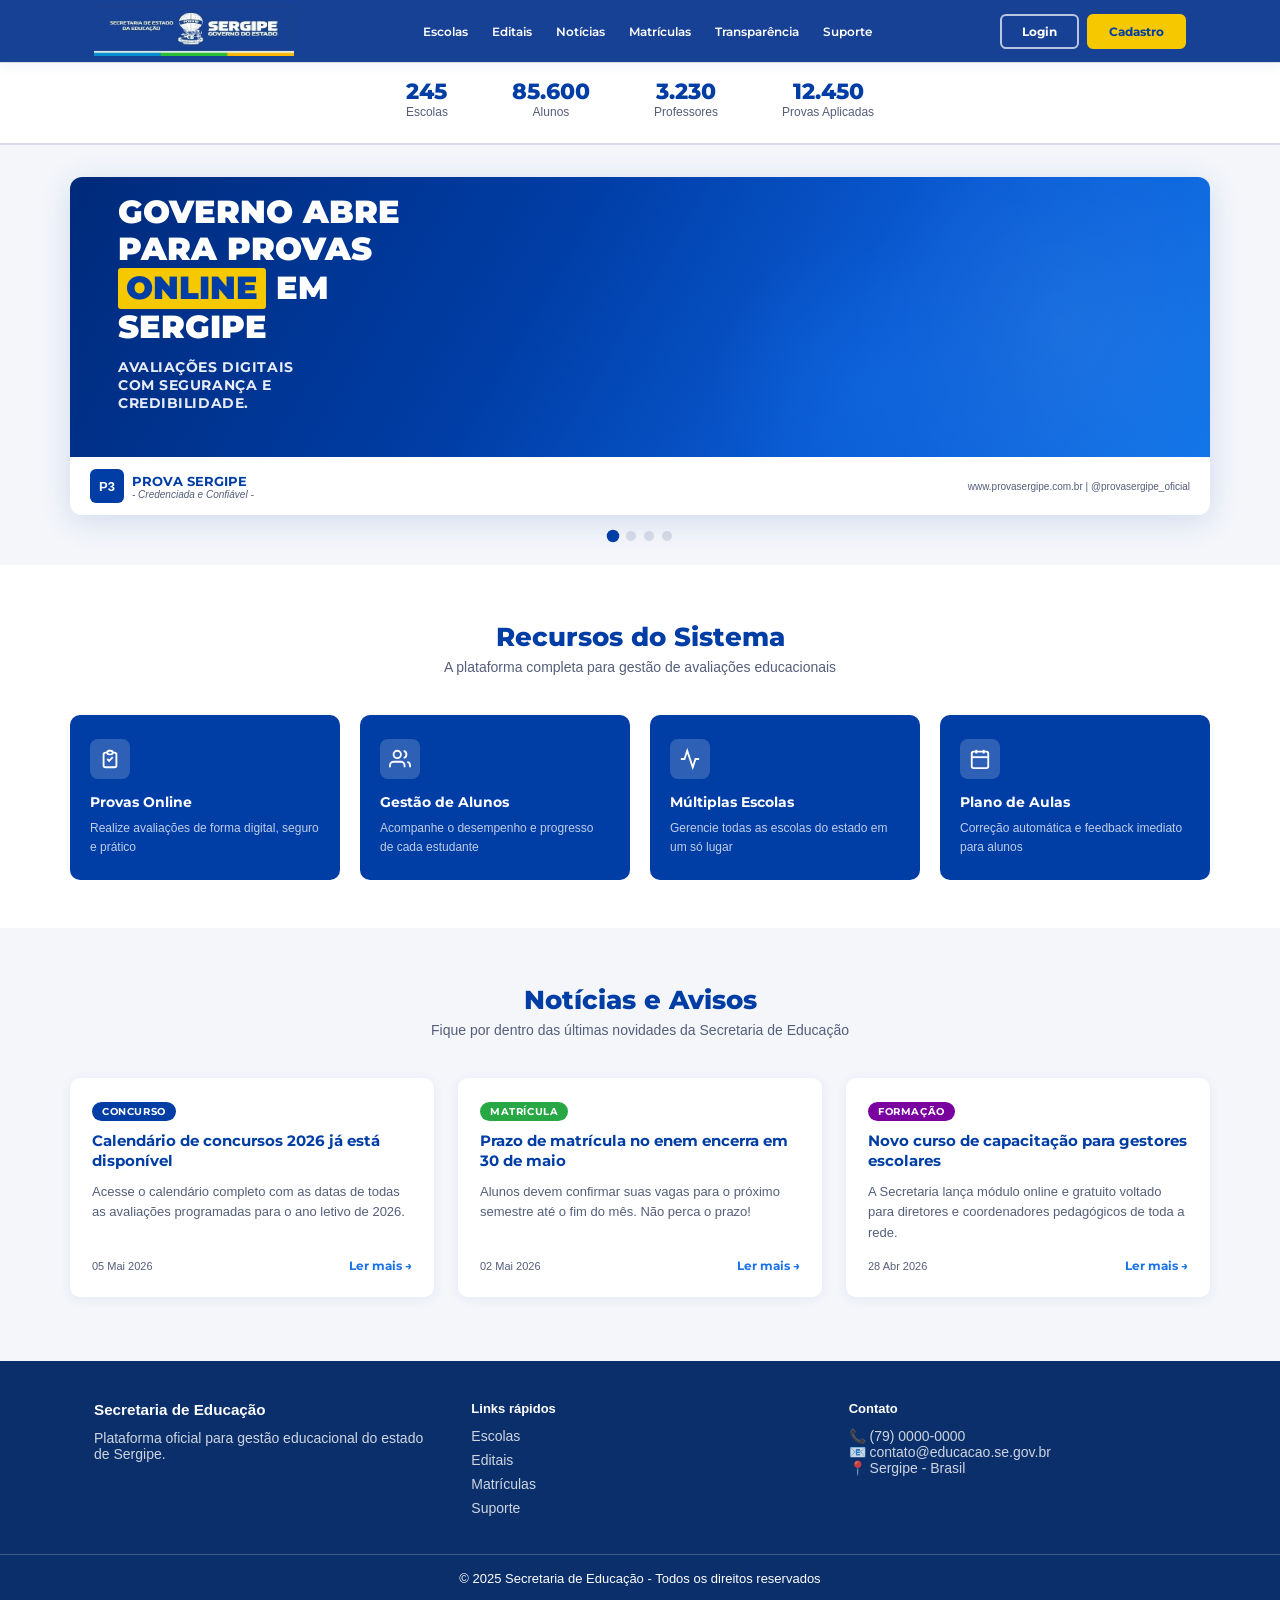
==== src/main/resources/static/index.html @ 1290f72e "criando o sistema e organizando pastas" ====
<!DOCTYPE html>
<html lang="pt-BR">
<head>
    <meta charset="UTF-8">
    <meta name="viewport" content="width=device-width, initial-scale=1.0">
    <title>Secretaria de Educação - Sergipe</title>
    <!-- Google Fonts -->
    <link href="https://fonts.googleapis.com/css2?family=Montserrat:wght@400;500;600;700;800;900&family=Open+Sans:wght@400;500;600&display=swap" rel="stylesheet">
    <!-- Boxicons (opcional) -->
    <link rel="stylesheet" href="https://unpkg.com/boxicons@2.1.4/css/boxicons.min.css">
    <!-- CSS Global + Landing -->
    <link rel="stylesheet" href="/src/main/resources/static/css/global.css">
    <link rel="stylesheet" href="/src/main/resources/static/css/landing.css">
</head>
<body>

    <!-- NAVBAR -->
    <header>
        <nav>
            <a href="/" class="logo-wrap">
                <img src="/src/main/resources/static/img/logo.jpeg" width="200" alt="Logo Secretaria de Educação">
            </a>
            <ul>
                <li><a href="#">Escolas</a></li>
                <li><a href="#">Editais</a></li>
                <li><a href="#noticia">Notícias</a></li>
                <li><a href="#">Matrículas</a></li>
                <li><a href="#">Transparência</a></li>
                <li><a href="#">Suporte</a></li>
            </ul>
            <div class="nav-actions">
                <a href="/src/main/resources/static/login.html" class="btn-login">Login</a>
                <a href="/src/main/resources/static/cadastro.html" class="btn-register">Cadastro</a>
            </div>
        </nav>
    </header>

    <!-- STATS BAR -->
    <div class="stats-bar">
        <div class="stats-inner">
            <div class="stat-item"><span class="stat-number">245</span><div class="stat-label">Escolas</div></div>
            <div class="stat-item"><span class="stat-number">85.600</span><div class="stat-label">Alunos</div></div>
            <div class="stat-item"><span class="stat-number">3.230</span><div class="stat-label">Professores</div></div>
            <div class="stat-item"><span class="stat-number">12.450</span><div class="stat-label">Provas Aplicadas</div></div>
        </div>
    </div>

    <!-- HERO CAROUSEL -->
    <section class="hero-section">
        <div class="hero-inner">
            <div class="carousel-wrapper">
                <!-- Slide 1 -->
                <div class="slide active">
                    <div class="slide-bg">
                        <div class="slide-content">
                            <div class="slide-title">GOVERNO ABRE<br>PARA PROVAS<br><span class="highlight">ONLINE</span> EM<br>SERGIPE</div>
                            <div class="slide-sub">AVALIAÇÕES DIGITAIS<br>COM SEGURANÇA E<br>CREDIBILIDADE.</div>
                        </div>
                    </div>
                    <div class="slide-footer">
                        <div class="slide-brand"><div class="slide-brand-icon">P3</div><div><div class="slide-brand-text">PROVA SERGIPE</div><div class="slide-brand-sub">- Credenciada e Confiável -</div></div></div>
                        <div class="slide-url">www.provasergipe.com.br | @provasergipe_oficial</div>
                    </div>
                </div>
                <!-- Slide 2 -->
                <div class="slide">
                    <div class="slide-bg" style="background: linear-gradient(120deg, #004A2F 0%, #006B44 50%, #008A58 100%);">
                        <div class="slide-content">
                            <div class="slide-title">NOVAS<br>MATRÍCULAS<br><span class="highlight">2025</span><br>ABERTAS</div>
                            <div class="slide-sub">GARANTA SUA<br>VAGA NA ESCOLA<br>MAIS PRÓXIMA.</div>
                        </div>
                    </div>
                    <div class="slide-footer">
                        <div class="slide-brand"><div class="slide-brand-icon" style="background: #00B34D;">SE</div><div><div class="slide-brand-text">MATRÍCULA DIGITAL</div><div class="slide-brand-sub">- Rápido e Simples -</div></div></div>
                        <a href="#" class="btn-cta">MATRICULE-SE AGORA!</a>
                        <div class="slide-url">matriculas.se.gov.br</div>
                    </div>
                </div>
                <!-- Slide 3 -->
                <div class="slide">
                    <div class="slide-bg" style="background: linear-gradient(120deg, #5A0070 0%, #7B00A0 50%, #9B10C0 100%);">
                        <div class="slide-content">
                            <div class="slide-title">FORMAÇÃO<br>CONTINUADA<br>DE <span class="highlight">PROFESSORES</span></div>
                            <div class="slide-sub">CAPACITAÇÃO<br>GRATUITA PARA<br>DOCENTES DA REDE.</div>
                        </div>
                    </div>
                    <div class="slide-footer">
                        <div class="slide-brand"><div class="slide-brand-icon" style="background: #7B00A0;">FC</div><div><div class="slide-brand-text">FORMAÇÃO SERGIPE</div><div class="slide-brand-sub">- Educação de Excelência -</div></div></div>
                        <a href="#" class="btn-cta">SAIBA MAIS!</a>
                        <div class="slide-url">formacao.se.gov.br</div>
                    </div>
                </div>
                <!-- Slide 4 -->
                <div class="slide">
                    <div class="slide-bg" style="background: linear-gradient(120deg, #8B2500 0%, #C03000 50%, #E04010 100%);">
                        <div class="slide-content">
                            <div class="slide-title">EDITAL DE<br>SELEÇÃO <span class="highlight">2025</span><br>PROFESSOR</div>
                            <div class="slide-sub">INSCRIÇÕES<br>ABERTAS PARA<br>TODA A REDE.</div>
                        </div>
                    </div>
                    <div class="slide-footer">
                        <div class="slide-brand"><div class="slide-brand-icon" style="background: #C03000;">ED</div><div><div class="slide-brand-text">EDITAL 2025</div><div class="slide-brand-sub">- Seleção Transparente -</div></div></div>
                        <a href="#" class="btn-cta">VER EDITAL!</a>
                        <div class="slide-url">editais.se.gov.br</div>
                    </div>
                </div>
            </div>
            <div class="carousel-dots">
                <button class="active" data-idx="0"></button>
                <button data-idx="1"></button>
                <button data-idx="2"></button>
                <button data-idx="3"></button>
            </div>
        </div>
    </section>

    <!-- FEATURES -->
    <section class="features-section">
        <div class="section-header">
            <h2 class="section-title">Recursos do Sistema</h2>
            <p class="section-sub">A plataforma completa para gestão de avaliações educacionais</p>
        </div>
        <div class="features-grid">
            <div class="feature-card"><div class="feature-icon"><svg viewBox="0 0 24 24" fill="none" stroke="currentColor" stroke-width="2"><path d="M9 5H7a2 2 0 0 0-2 2v12a2 2 0 0 0 2 2h10a2 2 0 0 0 2-2V7a2 2 0 0 0-2-2h-2"/><rect x="9" y="3" width="6" height="4" rx="2"/><polyline points="9 12 11 14 15 10"/></svg></div><div class="feature-title">Provas Online</div><p class="feature-desc">Realize avaliações de forma digital, seguro e prático</p></div>
            <div class="feature-card"><div class="feature-icon"><svg viewBox="0 0 24 24" fill="none" stroke="currentColor" stroke-width="2"><path d="M17 21v-2a4 4 0 0 0-4-4H5a4 4 0 0 0-4 4v2"/><circle cx="9" cy="7" r="4"/><path d="M23 21v-2a4 4 0 0 0-3-3.87"/><path d="M16 3.13a4 4 0 0 1 0 7.75"/></svg></div><div class="feature-title">Gestão de Alunos</div><p class="feature-desc">Acompanhe o desempenho e progresso de cada estudante</p></div>
            <div class="feature-card"><div class="feature-icon"><svg viewBox="0 0 24 24" fill="none" stroke="currentColor" stroke-width="2"><polyline points="22 12 18 12 15 21 9 3 6 12 2 12"/></svg></div><div class="feature-title">Múltiplas Escolas</div><p class="feature-desc">Gerencie todas as escolas do estado em um só lugar</p></div>
            <div class="feature-card"><div class="feature-icon"><svg viewBox="0 0 24 24" fill="none" stroke="currentColor" stroke-width="2"><rect x="3" y="4" width="18" height="18" rx="2" ry="2"/><line x1="16" y1="2" x2="16" y2="6"/><line x1="8" y1="2" x2="8" y2="6"/><line x1="3" y1="10" x2="21" y2="10"/><path d="M8 14h.01M12 14h.01M16 14h.01M8 18h.01M12 18h.01"/></svg></div><div class="feature-title">Plano de Aulas</div><p class="feature-desc">Correção automática e feedback imediato para alunos</p></div>
        </div>
    </section>

    <!-- NOTÍCIAS / AVISOS -->
    <section class="news-section">
        <div class="section-header">
            <h2 class="section-title" id="noticia">Notícias e Avisos</h2>
            <p class="section-sub">Fique por dentro das últimas novidades da Secretaria de Educação</p>
        </div>
        <div class="news-grid">
            <article class="news-card">
                <div class="news-tag">Concurso</div>
                <h3 class="news-card-title">Calendário de concursos 2026 já está disponível</h3>
                <p class="news-card-desc">Acesse o calendário completo com as datas de todas as avaliações programadas para o ano letivo de 2026.</p>
                <div class="news-footer"><span class="news-date">05 Mai 2026</span><a href="#" class="news-link">Ler mais →</a></div>
            </article>
            <article class="news-card">
                <div class="news-tag tag-green">Matrícula</div>
                <h3 class="news-card-title">Prazo de matrícula no enem encerra em 30 de maio</h3>
                <p class="news-card-desc">Alunos devem confirmar suas vagas para o próximo semestre até o fim do mês. Não perca o prazo!</p>
                <div class="news-footer"><span class="news-date">02 Mai 2026</span><a href="#" class="news-link">Ler mais →</a></div>
            </article>
            <article class="news-card">
                <div class="news-tag tag-purple">Formação</div>
                <h3 class="news-card-title">Novo curso de capacitação para gestores escolares</h3>
                <p class="news-card-desc">A Secretaria lança módulo online e gratuito voltado para diretores e coordenadores pedagógicos de toda a rede.</p>
                <div class="news-footer"><span class="news-date">28 Abr 2026</span><a href="#" class="news-link">Ler mais →</a></div>
            </article>
        </div>
    </section>

    <!-- FOOTER -->
    <footer class="footer-new">
        <div class="footer-container">
            <div class="footer-col"><h3>Secretaria de Educação</h3><p>Plataforma oficial para gestão educacional do estado de Sergipe.</p></div>
            <div class="footer-col"><h4>Links rápidos</h4><ul><li><a href="#">Escolas</a></li><li><a href="#">Editais</a></li><li><a href="#">Matrículas</a></li><li><a href="#">Suporte</a></li></ul></div>
            <div class="footer-col"><h4>Contato</h4><p>📞 (79) 0000-0000</p><p>📧 contato@educacao.se.gov.br</p><p>📍 Sergipe - Brasil</p></div>
        </div>
        <div class="footer-bottom">© 2025 Secretaria de Educação - Todos os direitos reservados</div>
    </footer>

    <script src="/src/main/resources/static/js/global.js" defer></script>
    <script src="/src/main/resources/static/js/landing.js" defer></script>
</body>
</html>
---- src/main/resources/static/css/global.css ----
/* =============================================
   PROVA SERGIPE — global.css
   Estilos comuns a todos os perfis (Admin,
   Professor, Aluno, Coordenação).
   ============================================= */

/* RESET */
* {
    margin: 0;
    padding: 0;
    box-sizing: border-box;
}

body {
    font-family: 'Inter', sans-serif;
    background: #f5f7fc;
    color: #0f172a;
    font-size: 13px;
}

/* Wrapper raiz da aplicação */
.app {
    display: flex;
    min-height: 100vh;
}

/* =============================================
   SIDEBAR
   ============================================= */
.sidebar {
    width: 220px;
    background: #0b1120;
    position: fixed;
    height: 100vh;
    display: flex;
    flex-direction: column;
    z-index: 100;
    transition: transform 0.2s ease;
}

.logo-area {
    display: flex;
    align-items: center;
    gap: 10px;
    padding: 20px 16px;
    border-bottom: 1px solid #1e2a3e;
}

.logo-icon {
    width: 32px;
    height: 32px;
    background: linear-gradient(145deg, #3b82f6, #0ea5e9);
    border-radius: 10px;
    display: flex;
    align-items: center;
    justify-content: center;
    font-weight: 700;
    font-size: 14px;
    color: white;
}

.logo-text-wrapper {
    display: flex;
    flex-direction: column;
}

.logo-text {
    font-weight: 700;
    font-size: 14px;
    color: white;
}

/* .logo-subtitle é o texto genérico sob o logo.
   Perfis que precisam de um rótulo diferente
   (ex.: "Área do Aluno") devem sobrescrever
   em seu próprio CSS. */
.logo-subtitle {
    font-size: 0.7rem;
    color: #99a8bd;
    margin-top: 2px;
}

.nav {
    flex: 1;
    padding: 16px 12px;
    display: flex;
    flex-direction: column;
    gap: 4px;
}

.nav-item {
    display: flex;
    align-items: center;
    gap: 10px;
    padding: 8px 12px;
    border-radius: 10px;
    color: #9aa4bf;
    text-decoration: none;
    font-weight: 500;
    font-size: 13px;
    transition: all 0.2s;
}

.nav-item i {
    font-size: 1.2rem;
}

.nav-item:hover {
    background: #1e2a3a;
    color: white;
}

.nav-item.active {
    background: linear-gradient(95deg, #3b82f6, #06b6d4);
    color: white;
    box-shadow: 0 2px 6px rgba(59, 130, 246, 0.3);
}

.sidebar-footer {
    padding: 12px;
    border-top: 1px solid #1e2a3a;
    display: flex;
    flex-direction: column;
    gap: 4px;
}

/* =============================================
   MAIN
   ============================================= */
.main {
    margin-left: 220px;
    padding: 16px 24px;
    min-height: 100vh;
    width: calc(100% - 220px);
}

.content {
    width: 100%;
}

/* =============================================
   HEADER
   ============================================= */
.header {
    display: flex;
    justify-content: space-between;
    align-items: center;
    margin-bottom: 20px;
}

.header-left {
    display: flex;
    align-items: center;
}

.header-right {
    display: flex;
    align-items: center;
    gap: 16px;
}

.menu-btn {
    display: none;
    background: none;
    border: none;
    font-size: 20px;
    cursor: pointer;
    color: #1e293b;
}

.notification-btn {
    position: relative;
    background: white;
    border: none;
    width: 38px;
    height: 38px;
    border-radius: 50%;
    display: flex;
    align-items: center;
    justify-content: center;
    cursor: pointer;
    transition: all 0.2s;
    box-shadow: 0 1px 3px rgba(0, 0, 0, 0.04);
}

.notification-btn i {
    font-size: 1.3rem;
    color: #475569;
}

.notification-btn:hover {
    background: #bac5cf;
}

.notification-badge {
    position: absolute;
    top: -2px;
    right: -2px;
    background: #00B34D;
    color: white;
    font-size: 9px;
    font-weight: 700;
    min-width: 16px;
    height: 16px;
    border-radius: 20px;
    display: flex;
    align-items: center;
    justify-content: center;
    padding: 0 4px;
    border: 2px solid white;
}

.user {
    display: flex;
    align-items: center;
    gap: 12px;
    background: white;
    padding: 6px 16px 6px 8px;
    border-radius: 40px;
    box-shadow: 0 1px 3px rgba(0, 0, 0, 0.04);
}

.user-avatar {
    width: 38px;
    height: 38px;
    background: linear-gradient(135deg, #2563eb, #0ea5e9);
    border-radius: 50%;
    display: flex;
    align-items: center;
    justify-content: center;
    font-weight: 700;
    font-size: 14px;
    color: white;
}

.user-details {
    display: flex;
    flex-direction: column;
}

.user-name {
    font-weight: 700;
    font-size: 13px;
    line-height: 1.3;
    color: #0f172a;
}

.user-role {
    font-size: 10px;
    color: #64748b;
}

.welcome {
    margin-top: -60px;
    margin-bottom: 20px;
}

.welcome h1 {
    font-size: 40px;
    font-weight: 700;
    margin-bottom: 2px;
}

.welcome p {
    font-size: 12px;
    color: #475569;
}

/* =============================================
   DASHBOARD GRID
   ============================================= */
.dashboard-grid {
    display: grid;
    grid-template-columns: minmax(0, 2fr) 380px;
    gap: 24px;
    align-items: start;
}

.left-column {
    display: flex;
    flex-direction: column;
    gap: 20px;
}

.right-column {
    width: 100%;
}

/* =============================================
   CARDS BASE
   ============================================= */
.card {
    background: white;
    border-radius: 20px;
    padding: 16px;
    box-shadow: 0 1px 3px rgba(0, 0, 0, 0.05);
}

.card-header {
    display: flex;
    justify-content: space-between;
    align-items: center;
    margin-bottom: 14px;
}

.card-header h2 {
    display: flex;
    align-items: center;
    gap: 6px;
    font-size: 14px;
    font-weight: 600;
}

.card-header h2 i {
    font-size: 1.1rem;
}

.link {
    color: #3b82f6;
    text-decoration: none;
    font-size: 11px;
    display: flex;
    align-items: center;
    gap: 3px;
}

/* =============================================
   STATS — estrutura base
   (Cores e posicionamento de ícone ficam em
   cada CSS de perfil.)
   ============================================= */
.stats {
    display: grid;
    grid-template-columns: repeat(4, 1fr);
    gap: 16px;
    margin-bottom: 24px;
}

.stat-card {
    border-radius: 9px;
    padding: 14px;
    display: flex;
    align-items: center;
    gap: 12px;
    box-shadow: 0 1px 3px rgba(0, 0, 0, 0.03);
}

.stat-label {
    margin-bottom: 6px;
    font-size: 11px;
    color: #ffffff;
    text-wrap: nowrap;
}

.stat-label2 {
    margin-bottom: 6px;
    font-size: 11px;
    color: #1c0099;
    text-wrap: nowrap;
}

.stat-value {
    margin-bottom: 6px;
    font-size: 1.5rem;
    font-weight: 800;
    line-height: 1.2;
    color: white;
}

.stat-value2 {
    margin-bottom: 6px;
    font-size: 1.5rem;
    font-weight: 800;
    line-height: 1.2;
    color: #1c0099;
}

.stat-note {
    font-size: 9px;
    color: #ffffff;
    text-wrap: nowrap;
}

.stat-note2 {
    font-size: 9px;
    color: #1c0099;
}

.stat-note.positive {
    font-weight: bold;
    color: #34ffbb;
    text-wrap: nowrap;
}

/* Wrapper interno dos textos do stat-card */
.stat-data {
    flex: 1;
    display: flex;
    flex-direction: column;
}

.stat-icon i {
    font-size: 1.3rem;
}

/* =============================================
   EXAMS
   ============================================= */
.exams-list {
    display: flex;
    flex-direction: column;
    gap: 10px;
}

.exam-item {
    display: flex;
    justify-content: space-between;
    align-items: center;
    background: #f8fafd;
    padding: 10px 12px;
    border-radius: 14px;
}

/* Wrapper do bloco de texto dentro do exam-item */
.exam-info {
    display: flex;
    flex-direction: column;
    gap: 2px;
}

.exam-name {
    font-weight: 600;
    font-size: 13px;
    margin-bottom: 2px;
}

.exam-date {
    font-size: 10px;
    color: #586f8c;
    display: flex;
    align-items: center;
    gap: 4px;
}

.exam-date i {
    font-size: 10px;
}

.btn-start {
    background: #002685;
    border: none;
    padding: 5px 14px;
    border-radius: 30px;
    color: white;
    font-weight: 600;
    font-size: 11px;
    display: flex;
    align-items: center;
    gap: 5px;
    cursor: pointer;
    transition: all 0.3s;
}

.btn-start i {
    font-size: 10px;
}

.btn-start:hover {
    background-color: #6048ff;
}

/* =============================================
   RESULTS
   ============================================= */
.results-list {
    display: flex;
    flex-direction: column;
    gap: 12px;
}

.result-item {
    display: flex;
    justify-content: space-between;
    align-items: center;
    padding-bottom: 10px;
    border-bottom: 1px solid #eef2f8;
}

.result-item:last-child {
    border-bottom: none;
    padding-bottom: 0;
}

/* Wrapper do bloco de texto dentro do result-item */
.result-info {
    display: flex;
    flex-direction: column;
    gap: 2px;
}

.result-name {
    font-weight: 600;
    font-size: 12px;
    margin-bottom: 3px;
}

.result-date {
    font-size: 10px;
    color: #94a3b8;
}

.result-score {
    font-weight: 700;
    font-size: 12px;
    background: #f1f5f9;
    padding: 4px 10px;
    border-radius: 30px;
}

.result-grade {
    font-size: 12px;
    font-weight: 700;
    padding: 4px 10px;
    border-radius: 30px;
    background: #f1f5f9;
    color: #334155;
}

/* Variantes de cor para nota */
.result-grade.good    { background: #dcfce7; color: #166534; }
.result-grade.average { background: #fef9c3; color: #854d0e; }
.result-grade.bad     { background: #fee2e2; color: #991b1b; }

/* Navegação interna do calendário (prev/next dentro do card-header) */
.calendar-nav {
    display: flex;
    gap: 6px;
    align-items: center;
}

/* =============================================
   CALENDAR
   ============================================= */
.calendar-card {
    max-width: 100%;
    width: 100%;
}

.calendar-weekdays {
    display: grid;
    grid-template-columns: repeat(7, 1fr);
    text-align: center;
    font-weight: 600;
    margin: 6px 0 4px;
    color: #405570;
    font-size: 12px;
}

.calendar-weekdays span {
    padding: 4px 0;
}

.calendar-days {
    display: grid;
    grid-template-columns: repeat(7, 1fr);
    gap: 4px;
}

.calendar-day {
    aspect-ratio: 1 / 1;
    display: flex;
    align-items: center;
    justify-content: center;
    font-weight: 500;
    font-size: 13px;
    border-radius: 8px;
    cursor: pointer;
    background: transparent;
    transition: all 0.2s;
}

.calendar-day.has-event.exam::after {
    content: '';
    position: absolute;
    bottom: 2px;
    width: 3px;
    height: 3px;
    background: #3b82f6;
    border-radius: 50%;
}

.calendar-day.has-event.deadline::after {
    background: #f59e0b;
}

.calendar-day.has-event.meeting::after {
    background: #8b5cf6;
}

.calendar-day.today {
    background: #3b82f6;
    color: white;
    font-weight: bold;
}

.calendar-legend {
    display: flex;
    gap: 25px;
    margin-top: 12px;
    padding-top: 8px;
    border-top: 1px solid #eef2f8;
}

.legend {
    display: flex;
    align-items: center;
    gap: 3px;
    font-size: 11px;
    color: #334155;
}

.legend i {
    font-size: 0.9rem;
}

.dot {
    width: 8px;
    height: 8px;
    border-radius: 50%;
}

.dot.exam     { background: #3b82f6; }
.dot.deadline { background: #f59e0b; }
.dot.meeting  { background: #8b5cf6; }

.cal-nav {
    background: #f1f5f9;
    border: none;
    width: 26px;
    height: 26px;
    border-radius: 8px;
    cursor: pointer;
    display: inline-flex;
    align-items: center;
    justify-content: center;
}

.cal-nav i {
    font-size: 14px;
}

/* =============================================
   PÁGINAS EXTRAS (listas completas)
   ============================================= */
.exams-list-full,
.results-list-full {
    display: flex;
    flex-direction: column;
    gap: 10px;
    padding: 4px;
}

/* =============================================
   RESPONSIVIDADE
   ============================================= */
@media (max-width: 1000px) {
    .stats {
        grid-template-columns: repeat(2, 1fr);
    }

    .dashboard-grid {
        grid-template-columns: 1fr;
    }
}

@media (max-width: 760px) {
    .sidebar {
    transform: translateX(-100%);
    }
    
    .header {
    align-items: flex-start;
    gap: 12px;
    }

    .header-right {
    width: 100%;
    justify-content: flex-end;
    gap: 10px;
    }

    .notification-btn {
    min-width: 38px;
    min-height: 38px;
    flex-shrink: 0;
    }

    .user {
    padding-right: 10px;
    max-width: calc(100% - 50px);
    }

    .user-details {
    min-width: 0;
    }

    .user-name {
    white-space: nowrap;
    overflow: hidden;
    text-overflow: ellipsis;
    }

    .user-class-info {
    display: none;
    }

    .sidebar.open {
        transform: translateX(0);
    }

    .main {
        margin-left: 0;
        width: 100%;
        padding: 12px;
    }  

    .menu-btn {
        display: block;
    }

    .stats {
        grid-template-columns: 1fr;
    }
}
---- src/main/resources/static/css/landing.css ----
/* =========================================
   LANDING PAGE (vitrine institucional)
   ========================================= */

/* Reset e fontes já vêm do global.css. Aqui só os estilos específicos da landing. */

:root {
  --blue-dark: #003DA5;
  --blue-mid: #0056C8;
  --blue-light: #1A73E8;
  --yellow: #F5C800;
  --yellow-dark: #E5A500;
  --green: #28A745;
  --white: #FFFFFF;
  --gray-light: #F4F6FA;
  --gray-mid: #D8DCE8;
  --gray-text: #555E7A;
  --text-dark: #0f172a;
}

body {
  background: var(--white);
  color: var(--text-dark);
  overflow-x: hidden;
}

/* NAVBAR */
header {
  background: #174194;
  border-bottom: 1px solid var(--gray-mid);
  position: sticky;
  top: 0;
  z-index: 100;
  box-shadow: 0 2px 12px rgba(0,61,165,.08);
}
nav {
  max-width: 1140px;
  margin: 0 auto;
  padding: 0 24px;
  height: 62px;
  display: flex;
  align-items: center;
  gap: 32px;
}
.logo-wrap {
  display: flex;
  align-items: center;
  gap: 10px;
  text-decoration: none;
  flex-shrink: 0;
}
.logo-wrap img { max-height: 50px; }
nav ul {
  display: flex;
  list-style: none;
  gap: 4px;
  flex: 1;
  justify-content: center;
}
nav ul li a {
  font-family: 'Montserrat', sans-serif;
  font-size: 12px;
  font-weight: 600;
  color: #fff;
  text-decoration: none;
  padding: 6px 10px;
  border-radius: 4px;
  transition: background .2s;
}
nav ul li a:hover { background: rgba(255,255,255,0.15); }
.nav-actions { display: flex; gap: 8px; flex-shrink: 0; }
.btn-login, .btn-register {
  font-family: 'Montserrat', sans-serif;
  font-size: 12px;
  font-weight: 700;
  padding: 8px 20px;
  border-radius: 6px;
  text-decoration: none;
  transition: all .2s;
}
.btn-login {
  border: 2px solid rgba(255,255,255,.7);
  color: #fff;
  background: transparent;
}
.btn-login:hover { background: rgba(255,255,255,.15); border-color: #fff; }
.btn-register {
  border: 2px solid var(--yellow);
  color: var(--blue-dark);
  background: var(--yellow);
}
.btn-register:hover { background: var(--yellow-dark); border-color: var(--yellow-dark); }

/* STATS BAR */
.stats-bar {
  background: var(--white);
  border-bottom: 2px solid var(--gray-mid);
  padding: 18px 24px;
}
.stats-inner {
  max-width: 1140px;
  margin: 0 auto;
  display: flex;
  justify-content: center;
  gap: 64px;
}
.stat-item { text-align: center; }
.stat-number {
  font-family: 'Montserrat', sans-serif;
  font-size: 22px;
  font-weight: 800;
  color: var(--blue-dark);
  display: block;
  line-height: 1;
}
.stat-label {
  font-size: 12px;
  color: var(--gray-text);
  font-weight: 500;
  margin-top: 2px;
}

/* HERO / CAROUSEL */
.hero-section {
  background: var(--gray-light);
  padding: 32px 24px 24px;
}
.hero-inner { max-width: 1140px; margin: 0 auto; }
.carousel-wrapper {
  position: relative;
  border-radius: 12px;
  overflow: hidden;
  box-shadow: 0 6px 32px rgba(0,61,165,.15);
}
.slide { display: none; position: relative; }
.slide.active { display: block; }
.slide-bg {
  background: linear-gradient(120deg, #002A7A 0%, #003DA5 40%, #0A5BD4 70%, #1275E8 100%);
  padding: 40px 48px;
  height: 280px;
  display: flex;
  align-items: center;
  position: relative;
  overflow: hidden;
}
.slide-bg::before, .slide-bg::after {
  content: '';
  position: absolute;
  border-radius: 50%;
  background: radial-gradient(circle, rgba(255,255,255,.06) 0%, transparent 70%);
}
.slide-bg::before { right: -60px; top: -60px; width: 420px; height: 420px; }
.slide-bg::after { right: 200px; bottom: -80px; width: 300px; height: 300px; background: radial-gradient(circle, rgba(26,115,232,.3) 0%, transparent 70%); }
.slide-content {
  flex: 1;
  max-width: 480px;
  position: relative;
  z-index: 2;
}
.slide-title {
  font-family: 'Montserrat', sans-serif;
  font-size: 32px;
  font-weight: 900;
  color: #fff;
  line-height: 1.15;
  margin-bottom: 12px;
  text-transform: uppercase;
}
.slide-title .highlight {
  background: var(--yellow);
  color: var(--blue-dark);
  padding: 2px 8px;
  border-radius: 3px;
  display: inline-block;
}
.slide-sub {
  font-family: 'Montserrat', sans-serif;
  font-size: 14px;
  font-weight: 700;
  color: rgba(255,255,255,.9);
  text-transform: uppercase;
  letter-spacing: .04em;
  margin-bottom: 28px;
}
.slide-footer {
  background: var(--white);
  padding: 12px 20px;
  display: flex;
  align-items: center;
  justify-content: space-between;
}
.slide-brand { display: flex; align-items: center; gap: 8px; }
.slide-brand-icon {
  width: 34px; height: 34px;
  background: var(--blue-dark);
  border-radius: 6px;
  display: flex;
  align-items: center;
  justify-content: center;
  color: white;
  font-weight: 900;
  font-size: 13px;
}
.slide-brand-text {
  font-family: 'Montserrat', sans-serif;
  font-size: 13px;
  font-weight: 700;
  color: var(--blue-dark);
}
.slide-brand-sub { font-size: 10px; color: var(--gray-text); font-style: italic; }
.btn-cta {
  font-family: 'Montserrat', sans-serif;
  font-size: 13px;
  font-weight: 800;
  padding: 10px 24px;
  background: var(--yellow);
  color: var(--blue-dark);
  border-radius: 6px;
  text-decoration: none;
  text-transform: uppercase;
  letter-spacing: .04em;
  transition: background .2s, transform .15s;
}
.btn-cta:hover { background: var(--yellow-dark); transform: translateY(-1px); }
.slide-url { font-size: 10px; color: var(--gray-text); }
.carousel-dots {
  display: flex;
  justify-content: center;
  gap: 8px;
  margin-top: 16px;
}
.carousel-dots button {
  width: 10px; height: 10px;
  border-radius: 50%;
  border: none;
  background: var(--gray-mid);
  cursor: pointer;
  transition: all .2s;
}
.carousel-dots button.active { background: var(--blue-dark); transform: scale(1.25); }

/* FEATURES */
.features-section {
  padding: 56px 24px 48px;
  background: var(--white);
}
.section-header {
  text-align: center;
  margin-bottom: 40px;
}
.section-title {
  font-family: 'Montserrat', sans-serif;
  font-size: 26px;
  font-weight: 800;
  color: var(--blue-dark);
  margin-bottom: 6px;
}
.section-sub { font-size: 14px; color: var(--gray-text); }
.features-grid {
  max-width: 1140px;
  margin: 0 auto;
  display: grid;
  grid-template-columns: repeat(4, 1fr);
  gap: 20px;
}
.feature-card {
  background: var(--blue-dark);
  border-radius: 10px;
  padding: 24px 20px;
  color: #fff;
  transition: transform .2s, box-shadow .2s;
  cursor: pointer;
}
.feature-card:hover { transform: translateY(-4px); box-shadow: 0 12px 32px rgba(0,61,165,.25); }
.feature-icon {
  width: 40px; height: 40px;
  background: rgba(255,255,255,.18);
  border-radius: 8px;
  display: flex;
  align-items: center;
  justify-content: center;
  margin-bottom: 14px;
}
.feature-icon svg { width: 22px; height: 22px; color: #fff; }
.feature-title {
  font-family: 'Montserrat', sans-serif;
  font-size: 14px;
  font-weight: 700;
  margin-bottom: 8px;
}
.feature-desc { font-size: 12px; color: rgba(255,255,255,.75); line-height: 1.55; }

/* NOTÍCIAS */
.news-section {
  padding: 56px 24px 64px;
  background: var(--gray-light);
}
.news-grid {
  max-width: 1140px;
  margin: 0 auto;
  display: grid;
  grid-template-columns: repeat(3, 1fr);
  gap: 24px;
}
.news-card {
  background: var(--white);
  border-radius: 10px;
  padding: 24px 22px;
  display: flex;
  flex-direction: column;
  gap: 10px;
  box-shadow: 0 2px 12px rgba(0,61,165,.07);
  transition: all .2s;
}
.news-card:hover { transform: translateY(-4px); box-shadow: 0 10px 28px rgba(0,61,165,.14); }
.news-tag {
  display: inline-block;
  background: var(--blue-dark);
  color: #fff;
  font-family: 'Montserrat', sans-serif;
  font-size: 10px;
  font-weight: 700;
  text-transform: uppercase;
  letter-spacing: .06em;
  padding: 3px 10px;
  border-radius: 20px;
  width: fit-content;
}
.news-tag.tag-green { background: var(--green); }
.news-tag.tag-purple { background: #7B00A0; }
.news-card-title {
  font-family: 'Montserrat', sans-serif;
  font-size: 15px;
  font-weight: 700;
  color: var(--blue-dark);
  line-height: 1.35;
}
.news-card-desc {
  font-size: 13px;
  color: var(--gray-text);
  line-height: 1.6;
  flex: 1;
}
.news-footer {
  display: flex;
  align-items: center;
  justify-content: space-between;
  margin-top: 4px;
}
.news-date { font-size: 11px; color: var(--gray-text); }
.news-link {
  font-family: 'Montserrat', sans-serif;
  font-size: 12px;
  font-weight: 700;
  color: var(--blue-light);
  text-decoration: none;
}
.news-link:hover { color: var(--blue-dark); }

/* FOOTER */
.footer-new {
  background: #0b2f6b;
  color: white;
  padding-top: 40px;
}
.footer-container {
  max-width: 1140px;
  margin: auto;
  display: grid;
  grid-template-columns: repeat(3, 1fr);
  gap: 40px;
  padding: 0 24px;
}
.footer-col h3, .footer-col h4 { margin-bottom: 12px; }
.footer-col p, .footer-col li { font-size: 14px; color: rgba(255,255,255,.8); }
.footer-col ul { list-style: none; }
.footer-col ul li { margin-bottom: 8px; }
.footer-col a {
  text-decoration: none;
  color: rgba(255,255,255,.8);
  transition: 0.3s;
}
.footer-col a:hover { color: var(--yellow); }
.footer-bottom {
  text-align: center;
  margin-top: 30px;
  padding: 16px;
  border-top: 1px solid rgba(255,255,255,.2);
  font-size: 13px;
}

/* RESPONSIVIDADE */
@media (max-width: 900px) {
  .features-grid { grid-template-columns: repeat(2, 1fr); }
  .news-grid { grid-template-columns: repeat(2, 1fr); }
  nav ul { display: none; }
  .stats-inner { gap: 28px; }
}
@media (max-width: 600px) {
  .features-grid { grid-template-columns: 1fr; }
  .news-grid { grid-template-columns: 1fr; }
  .slide-title { font-size: 22px; }
}
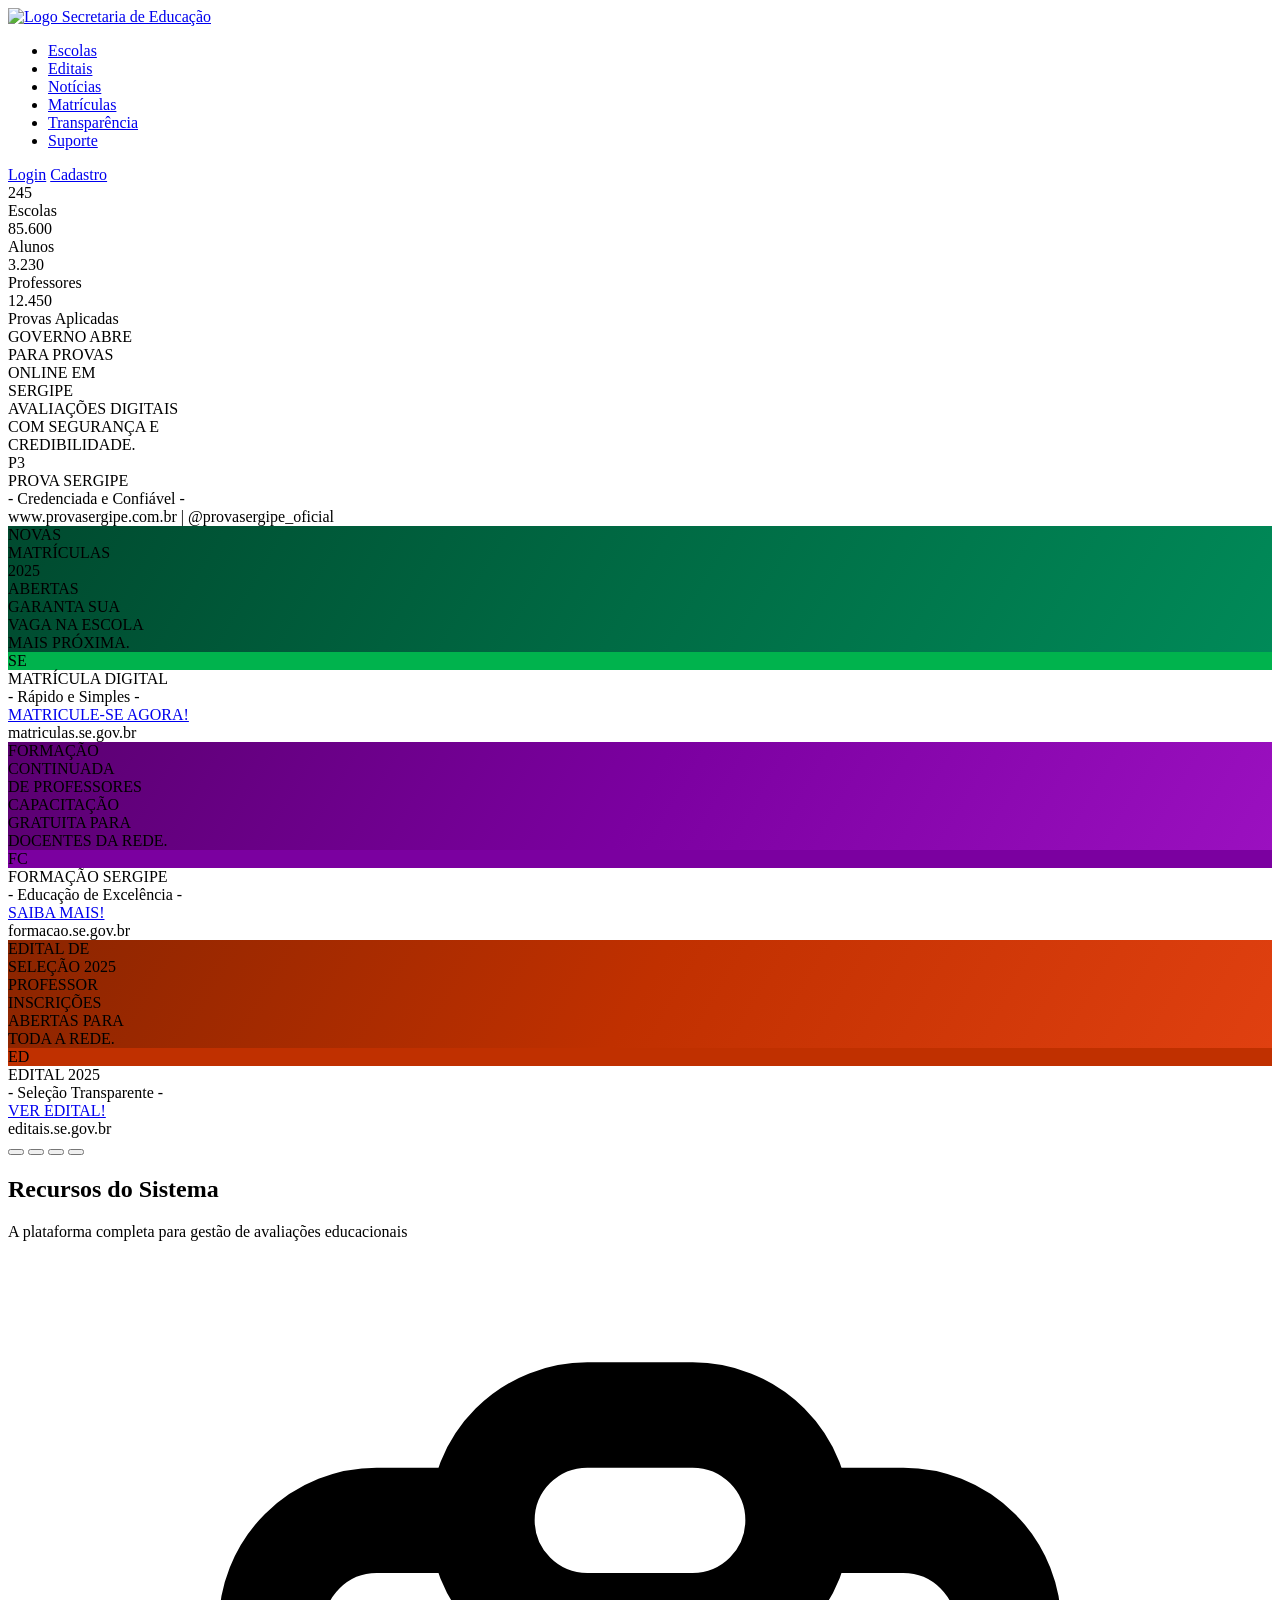
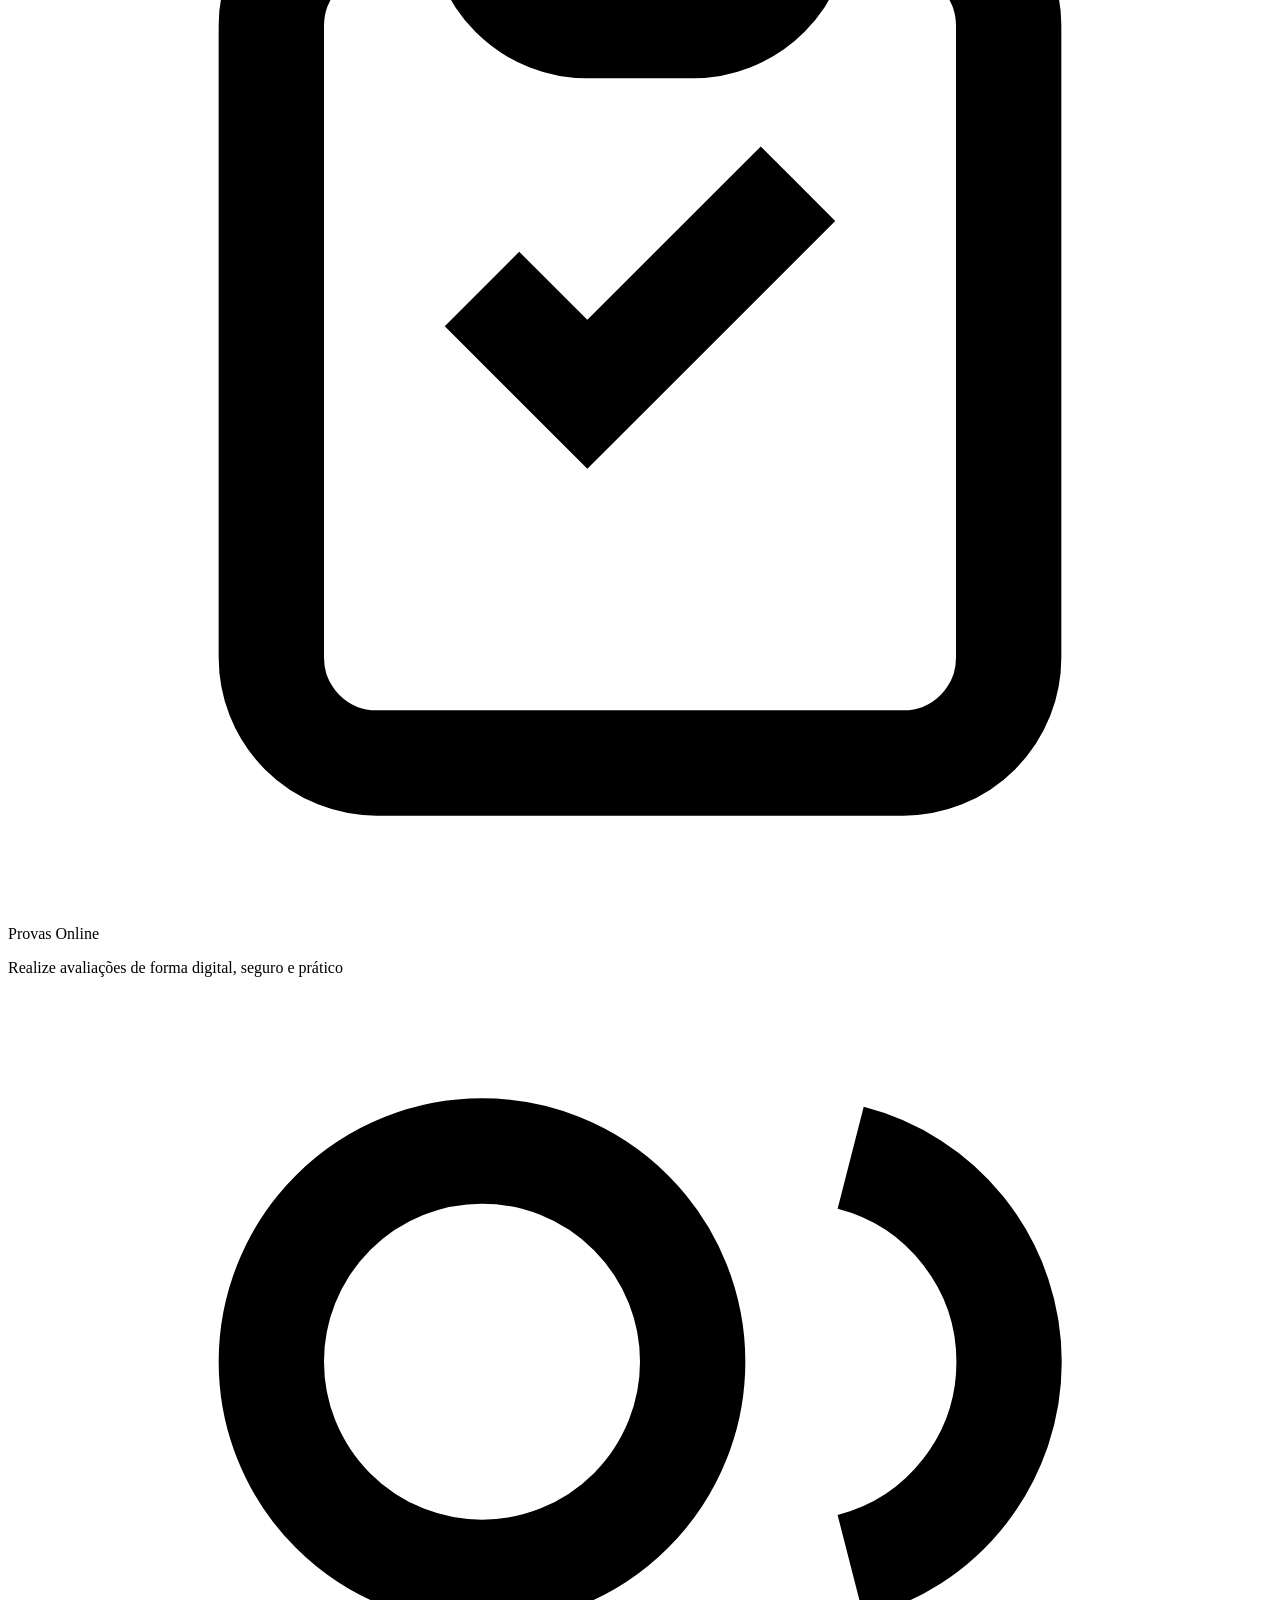
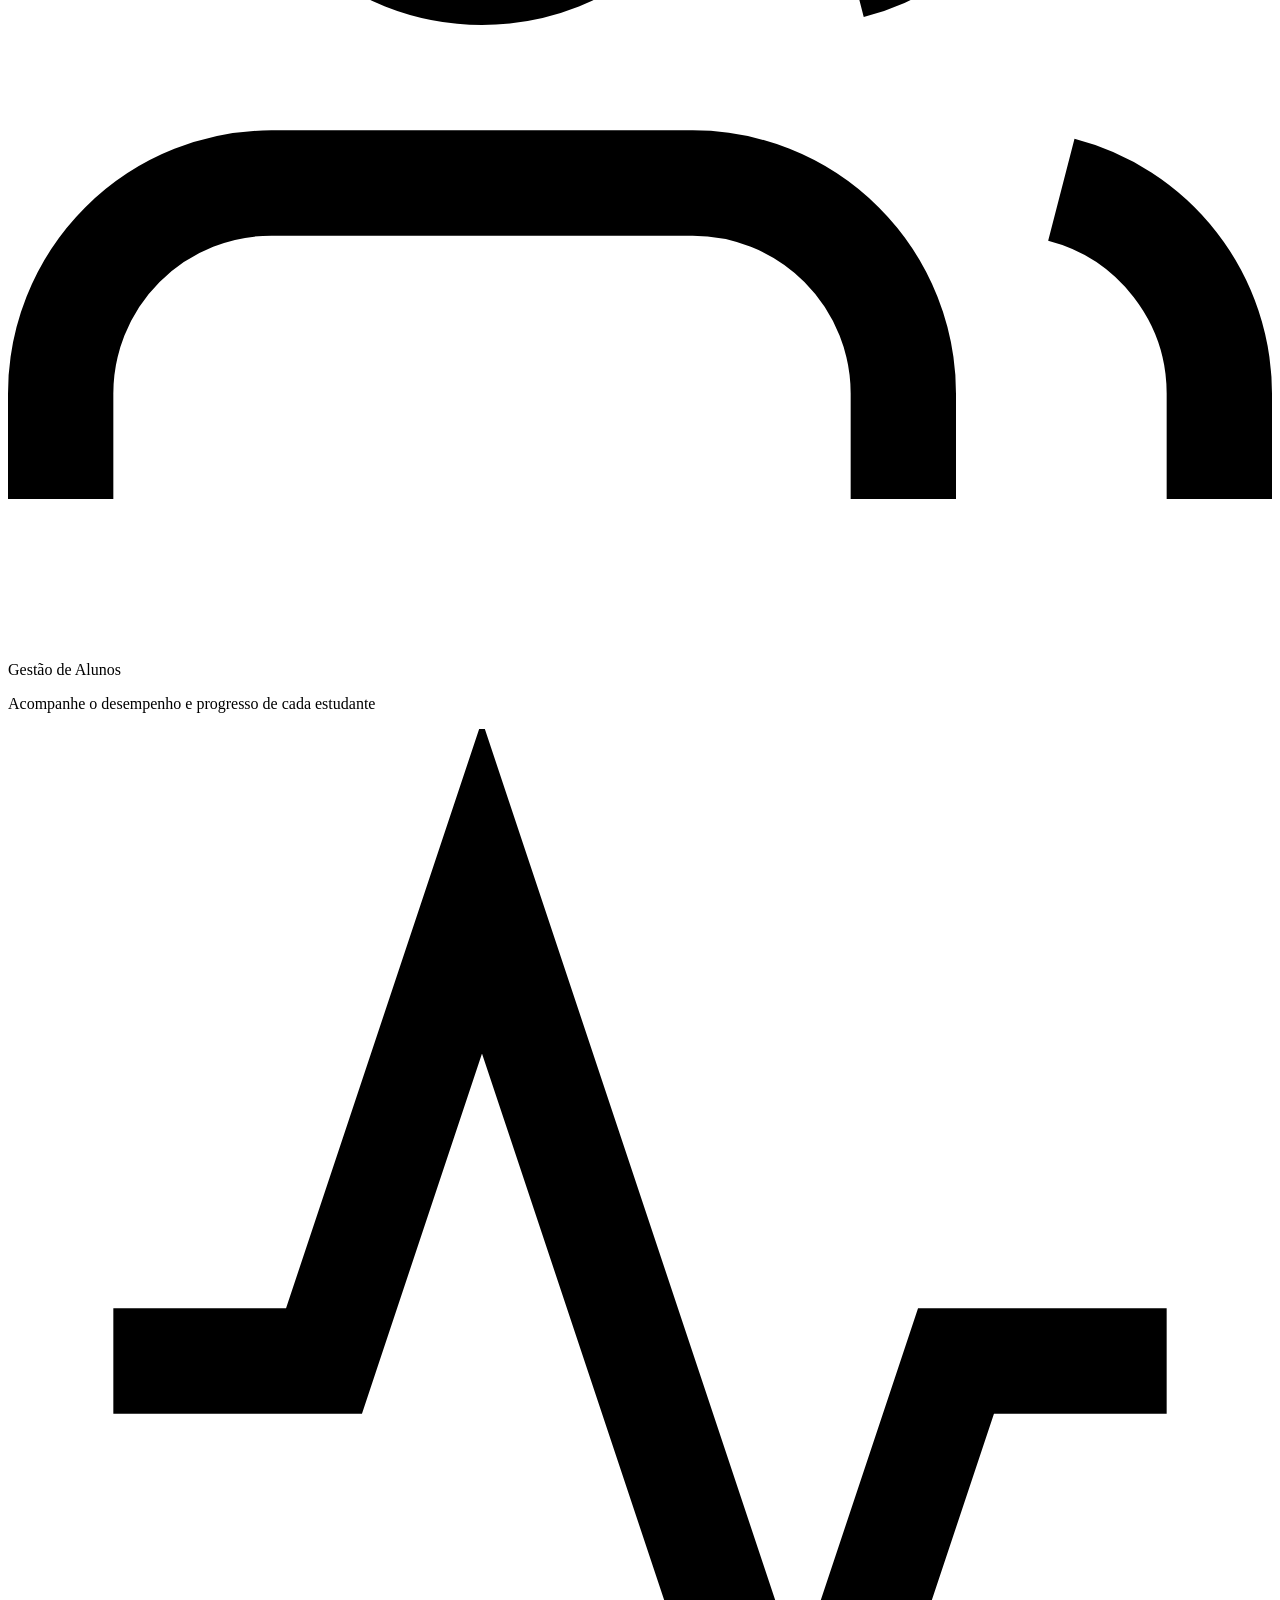
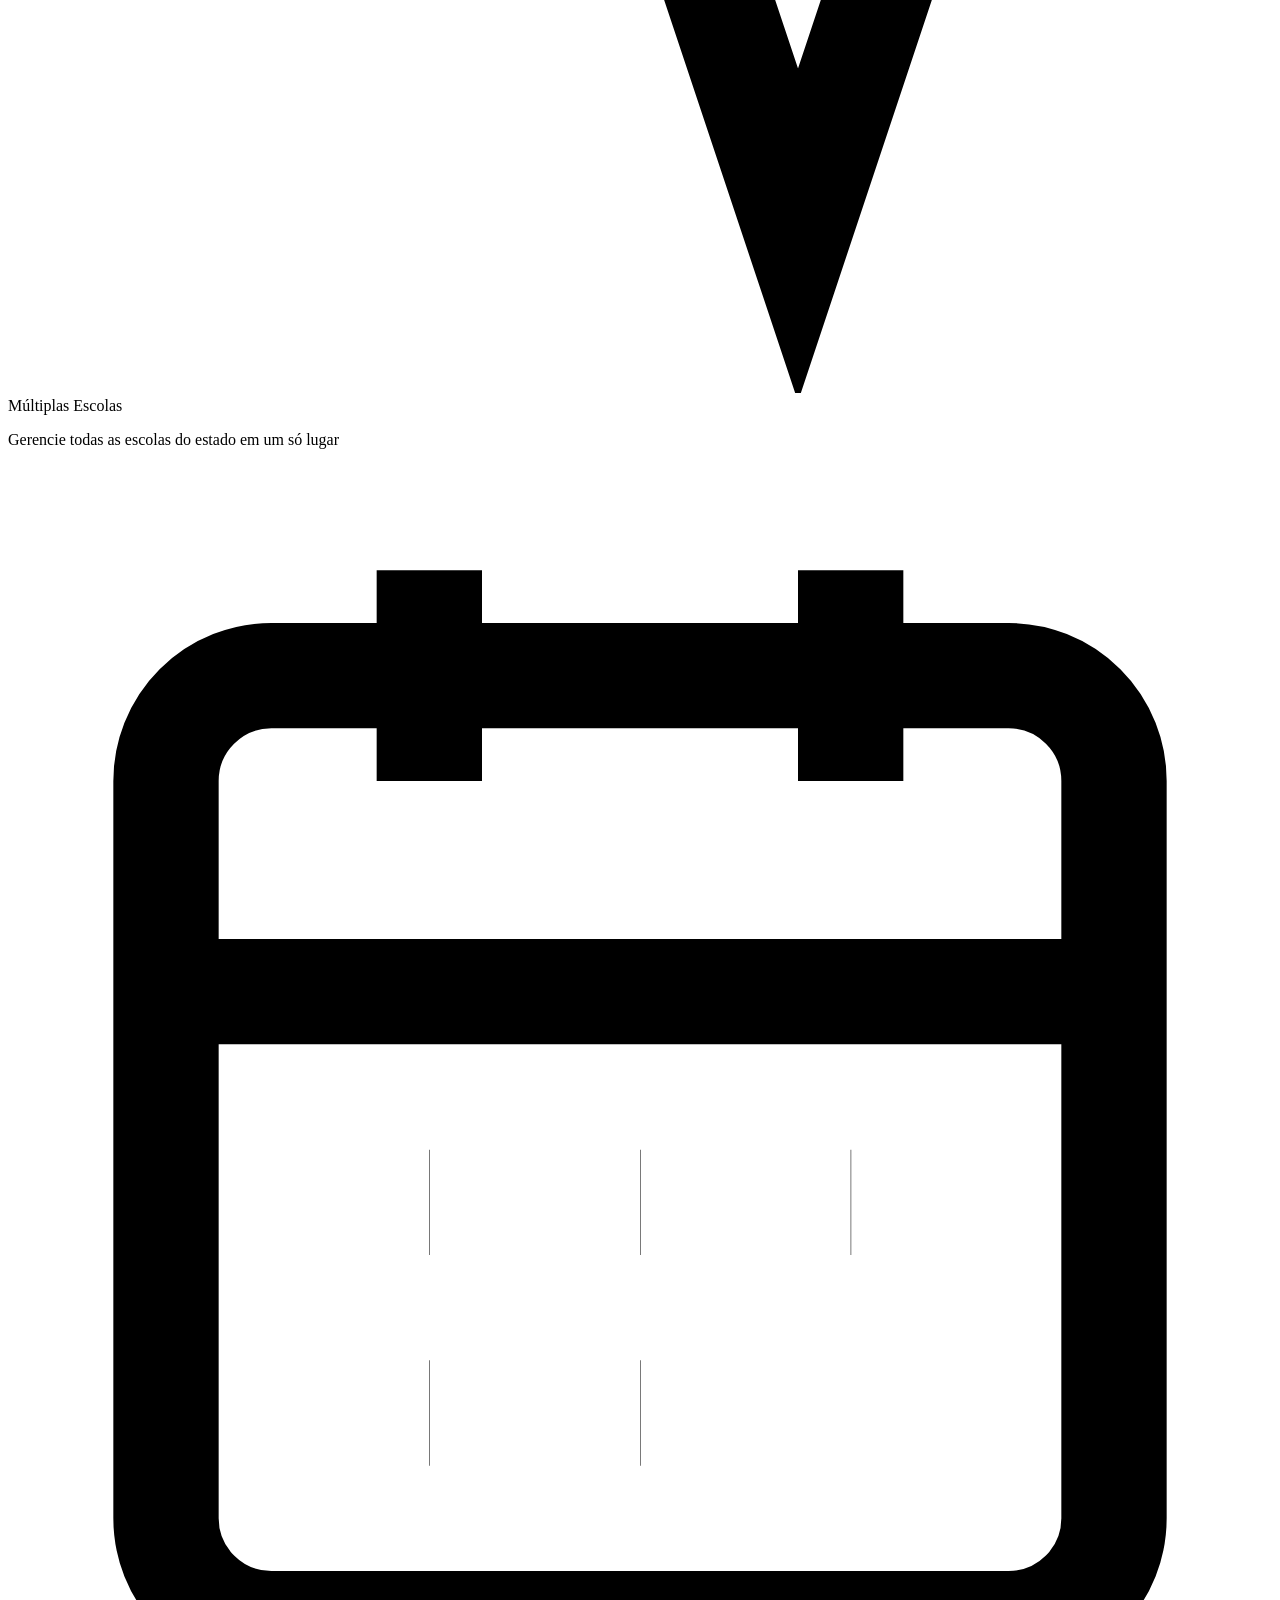
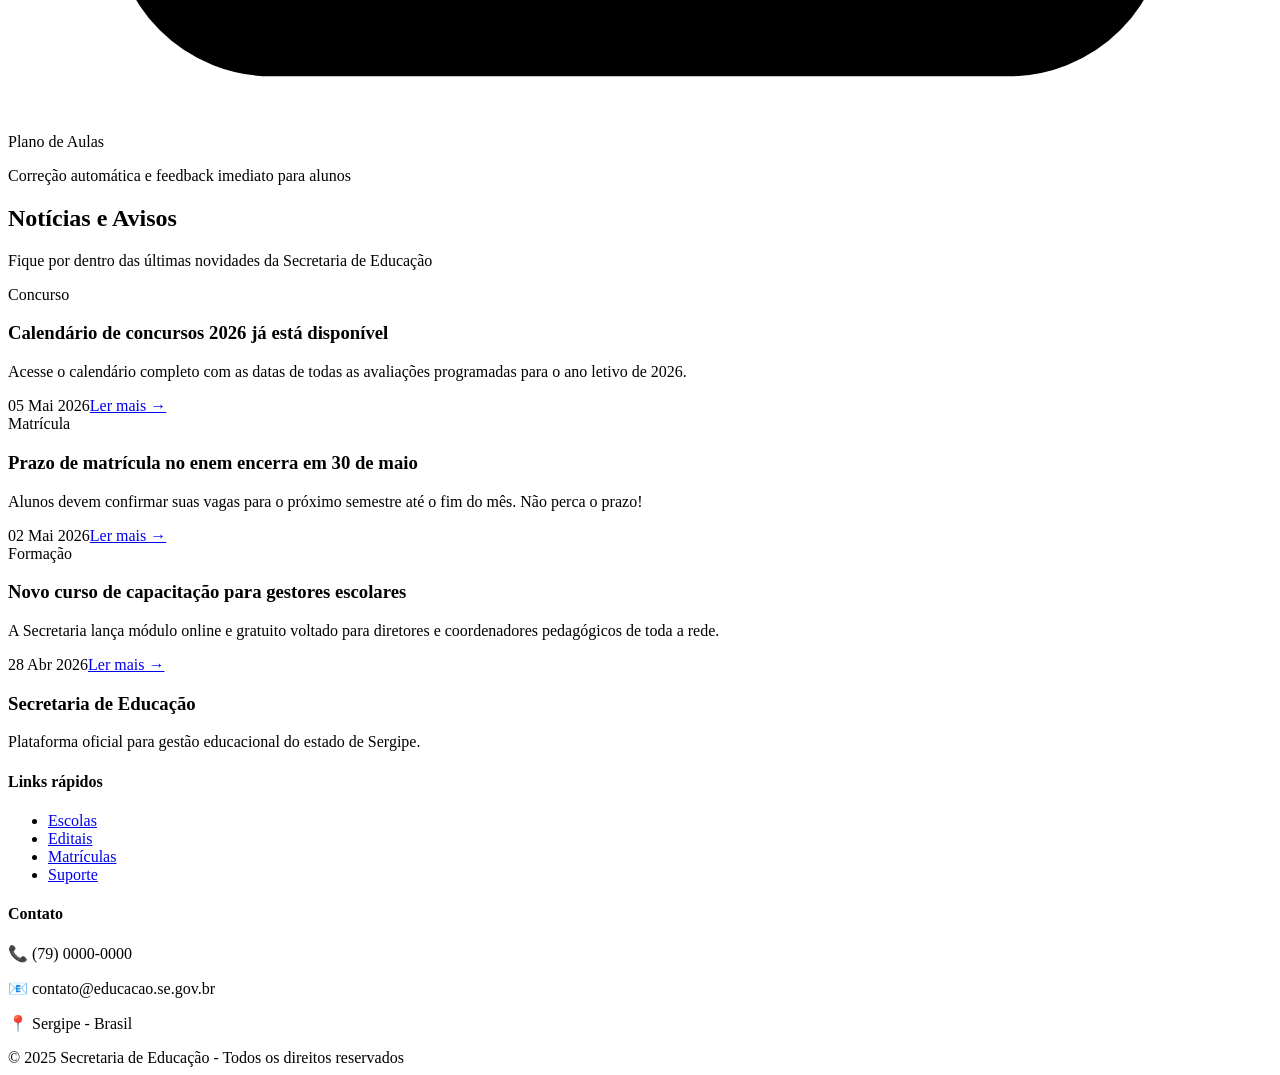
==== commit a1d24141: "Corrigindo bugs no frontend para futura integração com o back" ====
--- a/src/main/resources/static/index.html
+++ b/src/main/resources/static/index.html
@@ -9,8 +9,8 @@
     <!-- Boxicons (opcional) -->
     <link rel="stylesheet" href="https://unpkg.com/boxicons@2.1.4/css/boxicons.min.css">
     <!-- CSS Global + Landing -->
-    <link rel="stylesheet" href="/src/main/resources/static/css/global.css">
-    <link rel="stylesheet" href="/src/main/resources/static/css/landing.css">
+    <link rel="stylesheet" href="/css/global.css">
+    <link rel="stylesheet" href="/css/landing.css">
 </head>
 <body>
 
@@ -18,7 +18,7 @@
     <header>
         <nav>
             <a href="/" class="logo-wrap">
-                <img src="/src/main/resources/static/img/logo.jpeg" width="200" alt="Logo Secretaria de Educação">
+                <img src="/img/logo.jpeg" width="200" alt="Logo Secretaria de Educação">
             </a>
             <ul>
                 <li><a href="#">Escolas</a></li>
@@ -29,8 +29,8 @@
                 <li><a href="#">Suporte</a></li>
             </ul>
             <div class="nav-actions">
-                <a href="/src/main/resources/static/login.html" class="btn-login">Login</a>
-                <a href="/src/main/resources/static/cadastro.html" class="btn-register">Cadastro</a>
+                <a href="//login.html" class="btn-login">Login</a>
+                <a href="//cadastro.html" class="btn-register">Cadastro</a>
             </div>
         </nav>
     </header>
@@ -166,7 +166,7 @@
         <div class="footer-bottom">© 2025 Secretaria de Educação - Todos os direitos reservados</div>
     </footer>
 
-    <script src="/src/main/resources/static/js/global.js" defer></script>
-    <script src="/src/main/resources/static/js/landing.js" defer></script>
+    <script src="/js/global.js" defer></script>
+    <script src="/js/landing.js" defer></script>
 </body>
 </html>
